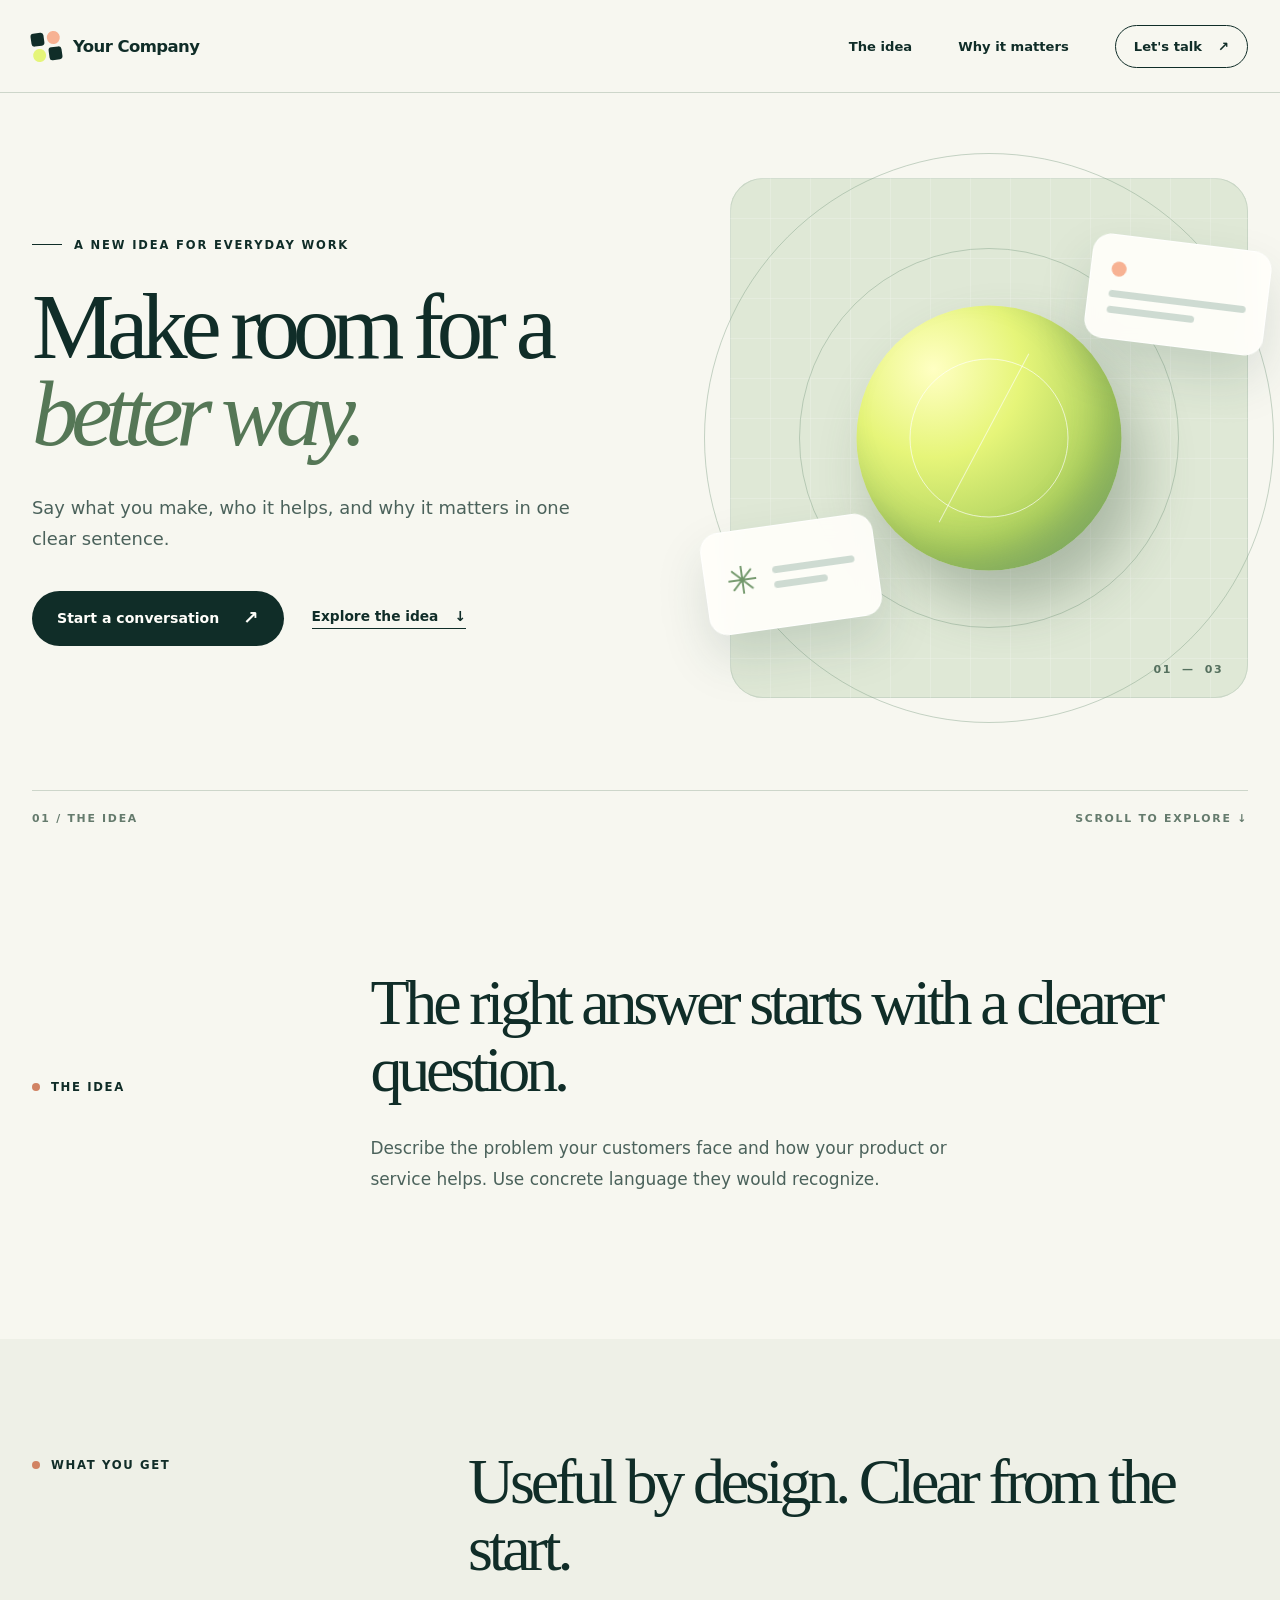
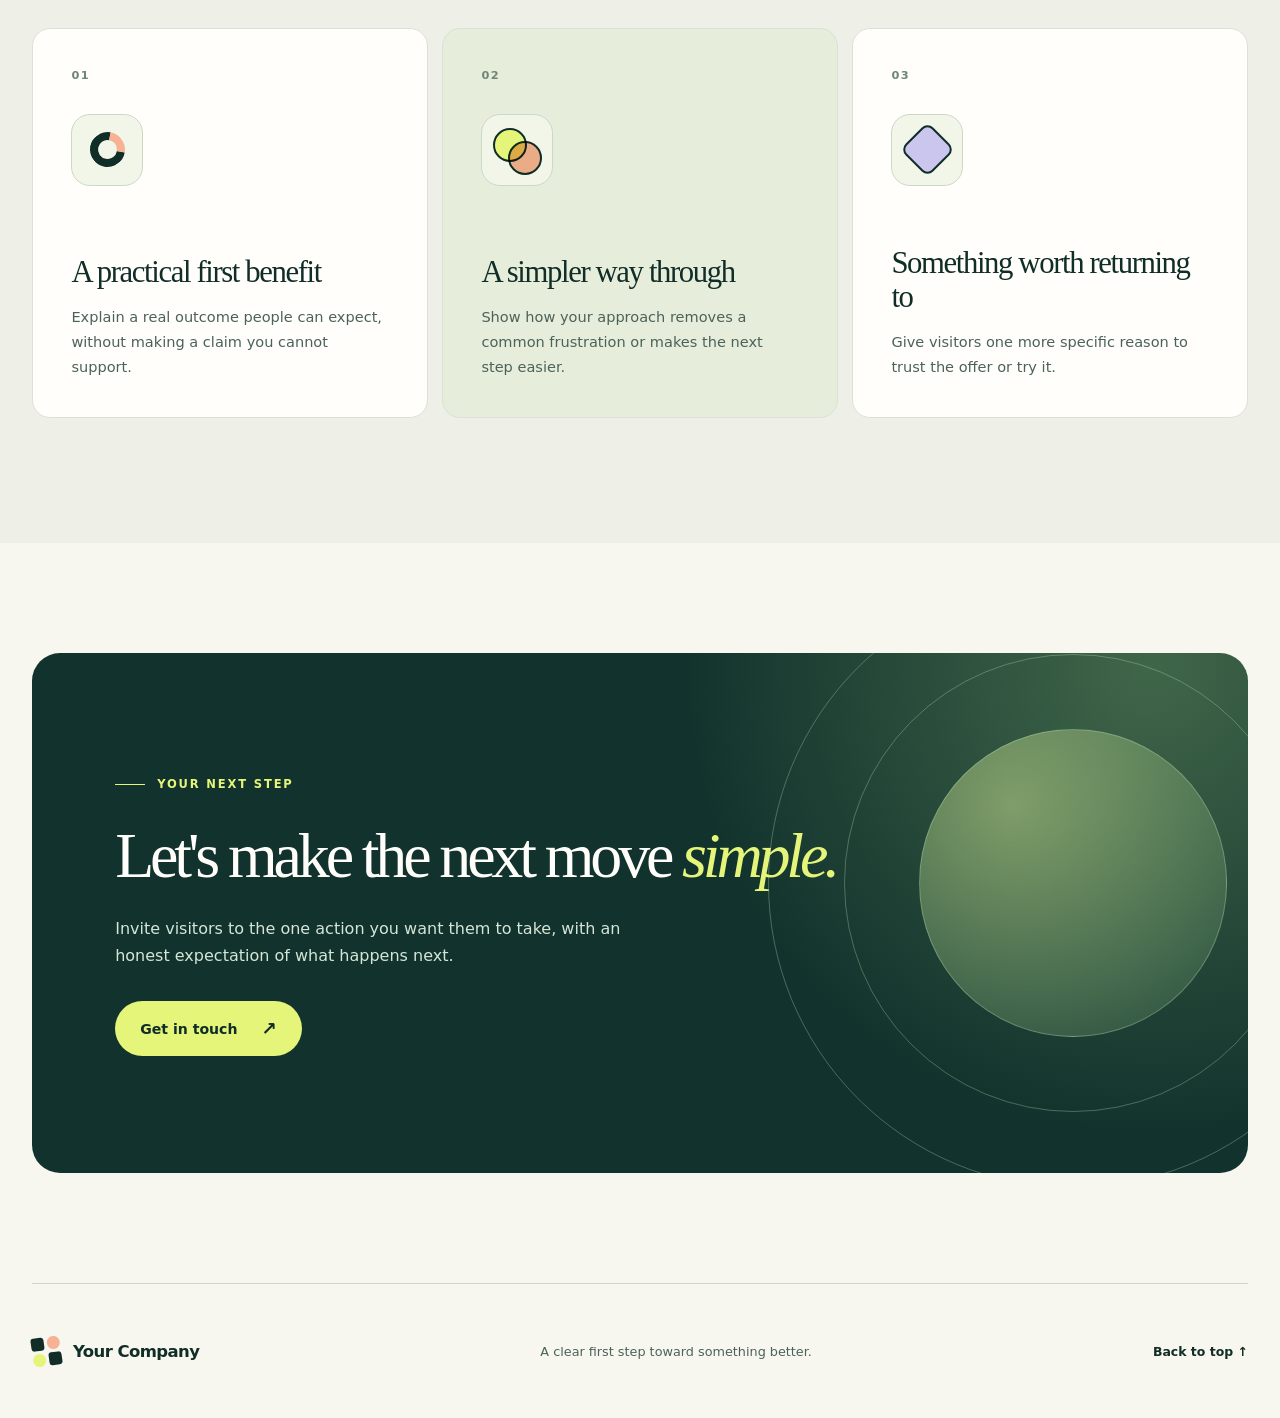
==== starter-site/site/index.html @ d2bc8d24 "Add site creation and evidence-based audit to Webby" ====
<!doctype html>
<html lang="en">
<head>
  <meta charset="utf-8">
  <meta name="viewport" content="width=device-width, initial-scale=1">
  <title data-template="page-title">Your Company — A clear place to begin</title>
  <meta name="description" content="A short, factual description of what your company offers and who it helps." data-template="description">
  <link rel="canonical" href="https://example.com/" data-template="canonical-url">
  <meta property="og:type" content="website">
  <meta property="og:title" content="Your Company — A clear place to begin" data-template="social-title">
  <meta property="og:description" content="A short, factual description of what your company offers and who it helps." data-template="social-description">
  <meta property="og:url" content="https://example.com/" data-template="social-url">
  <meta name="theme-color" content="#f7f7f0">
  <link rel="icon" href="./favicon.svg" type="image/svg+xml">
  <link rel="stylesheet" href="./styles.css">
</head>
<body>
  <a class="skip-link" href="#main">Skip to content</a>

  <header class="site-header">
    <nav class="nav wrap" aria-label="Main navigation">
      <a class="brand" href="./" aria-label="Home">
        <span class="brand-mark" aria-hidden="true"><span></span><span></span><span></span><span></span></span>
        <span data-template="brand-name">Your Company</span>
      </a>
      <div class="nav-links">
        <a href="#what">The idea</a>
        <a href="#benefits">Why it matters</a>
        <a class="nav-action" href="#contact">Let's talk <span aria-hidden="true">↗</span></a>
      </div>
    </nav>
  </header>

  <main id="main">
    <section class="hero wrap" aria-labelledby="hero-title">
      <div class="hero-copy">
        <p class="eyebrow"><span class="eyebrow-line" aria-hidden="true"></span><span data-template="category">A new idea for everyday work</span></p>
        <h1 id="hero-title" data-template="headline">Make room for a <em>better way.</em></h1>
        <p class="hero-lead" data-template="one-sentence-offer">Say what you make, who it helps, and why it matters in one clear sentence.</p>
        <div class="hero-actions">
          <a class="button button-primary" href="#contact" data-template="primary-action">Start a conversation <span aria-hidden="true">↗</span></a>
          <a class="text-link" href="#what">Explore the idea <span aria-hidden="true">↓</span></a>
        </div>
      </div>

      <div class="hero-visual" aria-hidden="true">
        <div class="visual-grid"></div>
        <div class="visual-ring ring-one"></div>
        <div class="visual-ring ring-two"></div>
        <div class="visual-orb"></div>
        <div class="visual-card visual-card-top"><span class="card-dot"></span><span class="card-line"></span><span class="card-line short"></span></div>
        <div class="visual-card visual-card-bottom"><span class="card-spark">✳</span><span class="card-lines"><span></span><span></span></span></div>
        <div class="visual-index">01 <span>—</span> 03</div>
      </div>
    </section>

    <div class="section-rule wrap" aria-hidden="true"><span>01 / THE IDEA</span><span>SCROLL TO EXPLORE ↓</span></div>

    <section class="intro wrap section-space" id="what" aria-labelledby="what-title">
      <div class="section-label"><span class="label-dot" aria-hidden="true"></span> The idea</div>
      <div class="intro-copy">
        <h2 id="what-title" data-template="what-headline">The right answer starts with a clearer question.</h2>
        <p data-template="what-description">Describe the problem your customers face and how your product or service helps. Use concrete language they would recognize.</p>
      </div>
    </section>

    <section class="benefits" id="benefits" aria-labelledby="benefits-title">
      <div class="wrap">
        <div class="benefits-heading">
          <div class="section-label"><span class="label-dot" aria-hidden="true"></span> What you get</div>
          <h2 id="benefits-title" data-template="benefits-headline">Useful by design. Clear from the start.</h2>
        </div>
        <div class="benefit-grid">
          <article class="benefit-card">
            <span class="benefit-number">01</span>
            <div class="benefit-icon benefit-icon-one" aria-hidden="true"><span></span></div>
            <h3 data-template="benefit-one-title">A practical first benefit</h3>
            <p data-template="benefit-one-description">Explain a real outcome people can expect, without making a claim you cannot support.</p>
          </article>
          <article class="benefit-card">
            <span class="benefit-number">02</span>
            <div class="benefit-icon benefit-icon-two" aria-hidden="true"><span></span><span></span></div>
            <h3 data-template="benefit-two-title">A simpler way through</h3>
            <p data-template="benefit-two-description">Show how your approach removes a common frustration or makes the next step easier.</p>
          </article>
          <article class="benefit-card">
            <span class="benefit-number">03</span>
            <div class="benefit-icon benefit-icon-three" aria-hidden="true"><span></span></div>
            <h3 data-template="benefit-three-title">Something worth returning to</h3>
            <p data-template="benefit-three-description">Give visitors one more specific reason to trust the offer or try it.</p>
          </article>
        </div>
      </div>
    </section>

    <section class="contact wrap section-space" id="contact" aria-labelledby="contact-title">
      <div class="contact-panel">
        <div class="contact-orbit" aria-hidden="true"></div>
        <div class="contact-content">
          <p class="eyebrow eyebrow-light"><span class="eyebrow-line" aria-hidden="true"></span> Your next step</p>
          <h2 id="contact-title" data-template="contact-headline">Let's make the next move <em>simple.</em></h2>
          <p data-template="contact-description">Invite visitors to the one action you want them to take, with an honest expectation of what happens next.</p>
          <a class="button button-light" href="mailto:hello@example.com" data-template="contact-destination">Get in touch <span aria-hidden="true">↗</span></a>
        </div>
      </div>
    </section>
  </main>

  <footer class="site-footer wrap">
    <a class="brand" href="./">
      <span class="brand-mark" aria-hidden="true"><span></span><span></span><span></span><span></span></span>
      <span data-template="footer-brand">Your Company</span>
    </a>
    <p data-template="footer-line">A clear first step toward something better.</p>
    <a href="#main">Back to top ↑</a>
  </footer>
</body>
</html>
---- starter-site/site/styles.css ----
:root {
  color-scheme: light;
  --paper: #f7f7f0;
  --paper-deep: #eef0e7;
  --ink: #102d28;
  --muted: #4b625b;
  --line: #cdd6ca;
  --lime: #e5f579;
  --coral: #f7b293;
  --violet: #cbc6ee;
  --white: #fffefa;
  --display: Georgia, "Times New Roman", serif;
  --body: Inter, ui-sans-serif, system-ui, -apple-system, BlinkMacSystemFont, "Segoe UI", sans-serif;
}

* { box-sizing: border-box; }
html { scroll-behavior: smooth; }
body { margin: 0; background: var(--paper); color: var(--ink); font-family: var(--body); -webkit-font-smoothing: antialiased; }
button, a { -webkit-tap-highlight-color: transparent; }
a { color: inherit; }
a:focus-visible { outline: 3px solid #ca6b39; outline-offset: 5px; border-radius: 4px; }
::selection { background: var(--lime); color: var(--ink); }
.wrap { width: min(100% - 64px, 1340px); margin-inline: auto; }
.skip-link { position: absolute; z-index: 100; top: -60px; left: 18px; padding: 12px 18px; background: var(--ink); color: var(--white); }
.skip-link:focus { top: 12px; }

.site-header { border-bottom: 1px solid var(--line); }
.nav { min-height: 92px; display: flex; align-items: center; justify-content: space-between; gap: 24px; }
.brand { display: inline-flex; align-items: center; gap: 12px; color: var(--ink); font-size: 1.03rem; font-weight: 760; letter-spacing: -.035em; text-decoration: none; white-space: nowrap; }
.brand-mark { width: 29px; height: 29px; display: grid; grid-template-columns: repeat(2, 1fr); gap: 3px; transform: rotate(-8deg); }
.brand-mark span { border-radius: 3px; background: var(--ink); }
.brand-mark span:nth-child(2) { background: var(--coral); border-radius: 50%; }
.brand-mark span:nth-child(3) { background: var(--lime); border-radius: 50%; }
.nav-links { display: flex; align-items: center; gap: clamp(24px, 3.6vw, 54px); }
.nav-links > a { font-size: .82rem; font-weight: 670; text-decoration: none; }
.nav-links > a:not(.nav-action):hover, .site-footer > a:last-child:hover { text-decoration: underline; text-underline-offset: 5px; }
.nav-action { display: inline-flex; align-items: center; gap: 16px; padding: 13px 18px; border: 1px solid var(--ink); border-radius: 100px; transition: background .2s, color .2s, transform .2s; }
.nav-action:hover { background: var(--ink); color: var(--white); transform: translateY(-2px); }

.hero { min-height: 695px; display: grid; grid-template-columns: minmax(0, 1.08fr) minmax(350px, .92fr); align-items: center; gap: clamp(50px, 7vw, 112px); padding-block: 85px 92px; }
.hero-copy { position: relative; z-index: 2; }
.eyebrow { display: inline-flex; align-items: center; gap: 12px; margin: 0 0 30px; font-size: .72rem; line-height: 1.4; font-weight: 780; letter-spacing: .16em; text-transform: uppercase; }
.eyebrow-line { width: 30px; height: 1px; background: currentColor; }
.hero h1 { max-width: 820px; margin: 0; font: 400 clamp(4.25rem, 7.25vw, 8.1rem)/.94 var(--display); letter-spacing: -.078em; }
.hero h1 em { font-weight: 400; color: #557756; }
.hero-lead { max-width: 550px; margin: 36px 0 0; color: var(--muted); font-size: clamp(1.04rem, 1.4vw, 1.23rem); line-height: 1.7; }
.hero-actions { display: flex; flex-wrap: wrap; align-items: center; gap: 28px; margin-top: 37px; }
.button { display: inline-flex; align-items: center; justify-content: center; gap: 24px; min-height: 55px; padding: 15px 25px; border-radius: 100px; font-size: .88rem; font-weight: 740; text-decoration: none; transition: transform .2s, box-shadow .2s, background .2s; }
.button:hover { transform: translateY(-3px); box-shadow: 0 12px 26px #102d2822; }
.button span { font-size: 1.15rem; line-height: 1; }
.button-primary { background: var(--ink); color: var(--white); }
.button-primary:hover { background: #244a3e; }
.text-link { display: inline-flex; align-items: center; gap: 16px; font-size: .86rem; font-weight: 720; text-decoration: none; border-bottom: 1px solid currentColor; padding-bottom: 4px; }
.text-link:hover { color: #577759; }

.hero-visual { position: relative; min-height: 520px; overflow: visible; isolation: isolate; border-radius: 33px; background: #dfe8d6; box-shadow: inset 0 0 0 1px #c9d6c6; }
.visual-grid { position: absolute; inset: 0; overflow: hidden; border-radius: inherit; background: linear-gradient(90deg, #ffffff46 1px, transparent 1px), linear-gradient(#ffffff46 1px, transparent 1px); background-size: 40px 40px; opacity: .65; }
.visual-ring { position: absolute; left: 50%; top: 50%; border: 1px solid #819f8770; border-radius: 50%; transform: translate(-50%, -50%); }
.ring-one { width: 380px; height: 380px; }
.ring-two { width: 570px; height: 570px; }
.visual-orb { position: absolute; z-index: 2; top: 50%; left: 50%; width: min(56%, 265px); aspect-ratio: 1; border-radius: 50%; transform: translate(-50%, -50%); background: radial-gradient(circle at 29% 24%, #ffffc3 0, #e6f579 32%, #afd260 66%, #77a976 100%); box-shadow: inset -20px -22px 32px #496e3e40, 18px 33px 55px #42594155; animation: float 7s ease-in-out infinite; }
.visual-orb::before { content: ""; position: absolute; inset: 20%; border: 1px solid #ffffffa6; border-radius: 50%; }
.visual-orb::after { content: ""; position: absolute; left: 48%; top: 14%; height: 72%; width: 1px; background: #ffffffa0; transform: rotate(28deg); }
.visual-card { position: absolute; z-index: 4; display: flex; border: 1px solid #ffffffc2; border-radius: 19px; background: #fffefaeb; box-shadow: 0 24px 50px #25473c25; backdrop-filter: blur(12px); }
.visual-card-top { width: 180px; height: 105px; right: -20px; top: 64px; flex-direction: column; gap: 9px; justify-content: center; padding: 20px; transform: rotate(7deg); }
.card-dot { width: 15px; height: 15px; border-radius: 50%; background: var(--coral); margin-bottom: 5px; }
.card-line { width: 100%; height: 7px; border-radius: 10px; background: #cedbd2; }
.card-line.short { width: 64%; }
.visual-card-bottom { width: 174px; height: 103px; left: -26px; bottom: 72px; align-items: center; gap: 15px; padding: 21px; transform: rotate(-8deg); }
.card-spark { color: #71976a; font-size: 2.4rem; line-height: 1; }
.card-lines { flex: 1; display: grid; gap: 8px; }
.card-lines span { height: 7px; border-radius: 10px; background: #cedbd2; }
.card-lines span:last-child { width: 65%; }
.visual-index { position: absolute; right: 25px; bottom: 22px; color: #55705e; font-size: .69rem; font-weight: 780; letter-spacing: .13em; }
.visual-index span { padding-inline: 5px; }

.section-rule { display: flex; justify-content: space-between; gap: 20px; border-top: 1px solid var(--line); padding-top: 21px; color: #657b6d; font-size: .68rem; font-weight: 760; letter-spacing: .16em; }
.section-space { padding-block: 145px; }
.intro { display: grid; grid-template-columns: minmax(160px, .34fr) 1fr; gap: 40px; }
.section-label { display: flex; align-items: center; gap: 11px; padding-top: 9px; font-size: .73rem; font-weight: 780; letter-spacing: .14em; text-transform: uppercase; }
.label-dot { display: inline-block; width: 8px; height: 8px; border-radius: 50%; background: #d18363; }
.intro h2, .benefits h2, .contact h2 { font: 400 clamp(2.8rem, 5vw, 5.4rem)/1.04 var(--display); letter-spacing: -.065em; }
.intro h2 { max-width: 850px; margin: 0; }
.intro p { max-width: 600px; margin: 30px 0 0; color: var(--muted); font-size: 1.06rem; line-height: 1.8; }

.benefits { background: var(--paper-deep); padding-block: 110px 125px; }
.benefits-heading { display: flex; align-items: end; justify-content: space-between; gap: 40px; margin-bottom: 46px; }
.benefits-heading .section-label { align-self: start; min-width: 165px; }
.benefits h2 { max-width: 780px; margin: 0; }
.benefit-grid { display: grid; grid-template-columns: repeat(3, 1fr); gap: 14px; }
.benefit-card { min-height: 390px; display: flex; flex-direction: column; align-items: start; padding: clamp(26px, 3vw, 45px); background: var(--white); border: 1px solid #dbe1d8; border-radius: 18px; }
.benefit-card:nth-child(2) { background: #e7eddb; }
.benefit-number { color: #6e8575; font-size: .71rem; font-weight: 760; letter-spacing: .12em; }
.benefit-icon { width: 72px; height: 72px; display: grid; place-items: center; margin: 32px 0 22px; border: 1px solid #cbd9c8; border-radius: 19px; background: #f2f6e9; }
.benefit-icon-one span { width: 35px; height: 35px; border: 8px solid var(--ink); border-radius: 50%; border-right-color: var(--coral); transform: rotate(-35deg); }
.benefit-icon-two { position: relative; }
.benefit-icon-two span { position: absolute; width: 34px; height: 34px; border-radius: 50%; background: var(--lime); border: 2px solid var(--ink); transform: translate(-7px, -5px); }
.benefit-icon-two span:last-child { background: var(--coral); transform: translate(8px, 8px); mix-blend-mode: multiply; }
.benefit-icon-three span { width: 39px; height: 39px; background: var(--violet); border: 2px solid var(--ink); border-radius: 8px; transform: rotate(45deg); }
.benefit-card h3 { margin: auto 0 14px; font: 400 clamp(1.7rem, 2.4vw, 2.4rem)/1.1 var(--display); letter-spacing: -.045em; }
.benefit-card p { max-width: 330px; margin: 0; color: var(--muted); font-size: .91rem; line-height: 1.72; }

.contact { padding-block: 110px; }
.contact-panel { position: relative; overflow: hidden; display: flex; align-items: center; min-height: 520px; padding: clamp(42px, 6.5vw, 90px); border-radius: 28px; background: radial-gradient(circle at 92% 3%, #406649 0, transparent 38%), #12332d; color: var(--white); }
.contact-content { position: relative; z-index: 2; max-width: 800px; }
.eyebrow-light { color: var(--lime); }
.contact h2 { max-width: 850px; margin: 0; }
.contact h2 em { color: var(--lime); font-weight: 400; }
.contact p:not(.eyebrow) { max-width: 540px; margin: 26px 0 32px; color: #d5e5d7; line-height: 1.7; }
.button-light { background: var(--lime); color: var(--ink); }
.button-light:hover { background: #f0ffa0; }
.contact-orbit { position: absolute; width: 610px; aspect-ratio: 1; right: -130px; top: -75px; border: 1px solid #c5ebc44d; border-radius: 50%; }
.contact-orbit::before, .contact-orbit::after { content: ""; position: absolute; border: 1px solid #c5ebc44d; border-radius: 50%; }
.contact-orbit::before { inset: 75px; }
.contact-orbit::after { inset: 150px; background: radial-gradient(circle at 30% 25%, #c3dc8d8c, #3d765d45); }

.site-footer { min-height: 135px; display: flex; align-items: center; justify-content: space-between; gap: 24px; border-top: 1px solid var(--line); }
.site-footer p { color: var(--muted); font-size: .8rem; }
.site-footer > a:last-child { font-size: .78rem; font-weight: 760; text-decoration: none; }

@keyframes float { 0%, 100% { transform: translate(-50%, -50%); } 50% { transform: translate(-50%, calc(-50% - 11px)); } }
@media (max-width: 1050px) {
  .hero { grid-template-columns: 1fr .85fr; gap: 48px; }
  .hero h1 { font-size: clamp(4.3rem, 8vw, 6.5rem); }
  .hero-visual { min-height: 440px; }
  .visual-card-top { right: -10px; }
  .visual-card-bottom { left: -12px; }
}
@media (max-width: 760px) {
  .wrap { width: min(100% - 40px, 600px); }
  .nav { min-height: 78px; }
  .nav-links { gap: 0; }
  .nav-links > a:not(.nav-action) { display: none; }
  .nav-action { padding: 11px 15px; }
  .hero { min-height: 0; grid-template-columns: 1fr; gap: 56px; padding-block: 75px 88px; }
  .hero h1 { max-width: 680px; font-size: clamp(4.5rem, 14vw, 7.1rem); }
  .hero-lead { margin-top: 27px; }
  .hero-visual { min-height: 430px; margin-inline: 12px; }
  .section-space { padding-block: 105px; }
  .intro { grid-template-columns: 1fr; gap: 22px; }
  .benefits { padding-block: 95px; }
  .benefits-heading { display: block; }
  .benefits-heading h2 { margin-top: 22px; }
  .benefit-grid { grid-template-columns: 1fr; }
  .benefit-card { min-height: 310px; }
  .contact { padding-block: 88px; }
  .contact-panel { min-height: 520px; }
  .site-footer { padding-block: 32px; align-items: start; flex-wrap: wrap; }
  .site-footer p { order: 3; width: 100%; margin: 0; }
}
@media (max-width: 450px) {
  .wrap { width: min(100% - 32px, 420px); }
  .brand { font-size: .93rem; }
  .brand-mark { width: 25px; height: 25px; }
  .nav-action { gap: 6px; font-size: .75rem !important; }
  .hero { padding-top: 63px; }
  .hero h1 { font-size: clamp(3.8rem, 14vw, 5.2rem); }
  .hero-actions { gap: 24px; }
  .hero-visual { min-height: 355px; margin-inline: 4px; }
  .visual-ring.ring-one { width: 300px; height: 300px; }
  .visual-ring.ring-two { width: 450px; height: 450px; }
  .visual-card-top { width: 136px; height: 90px; right: -7px; top: 28px; padding: 18px; }
  .visual-card-bottom { width: 139px; height: 84px; left: -5px; bottom: 44px; padding: 15px; }
  .section-rule { font-size: .55rem; }
  .intro h2, .benefits h2, .contact h2 { font-size: clamp(2.55rem, 11vw, 3.7rem); }
  .contact-panel { padding: 35px 28px; min-height: 500px; }
}
@media (prefers-reduced-motion: reduce) {
  html { scroll-behavior: auto; }
  .visual-orb { animation: none; }
  .button, .nav-action { transition: none; }
}
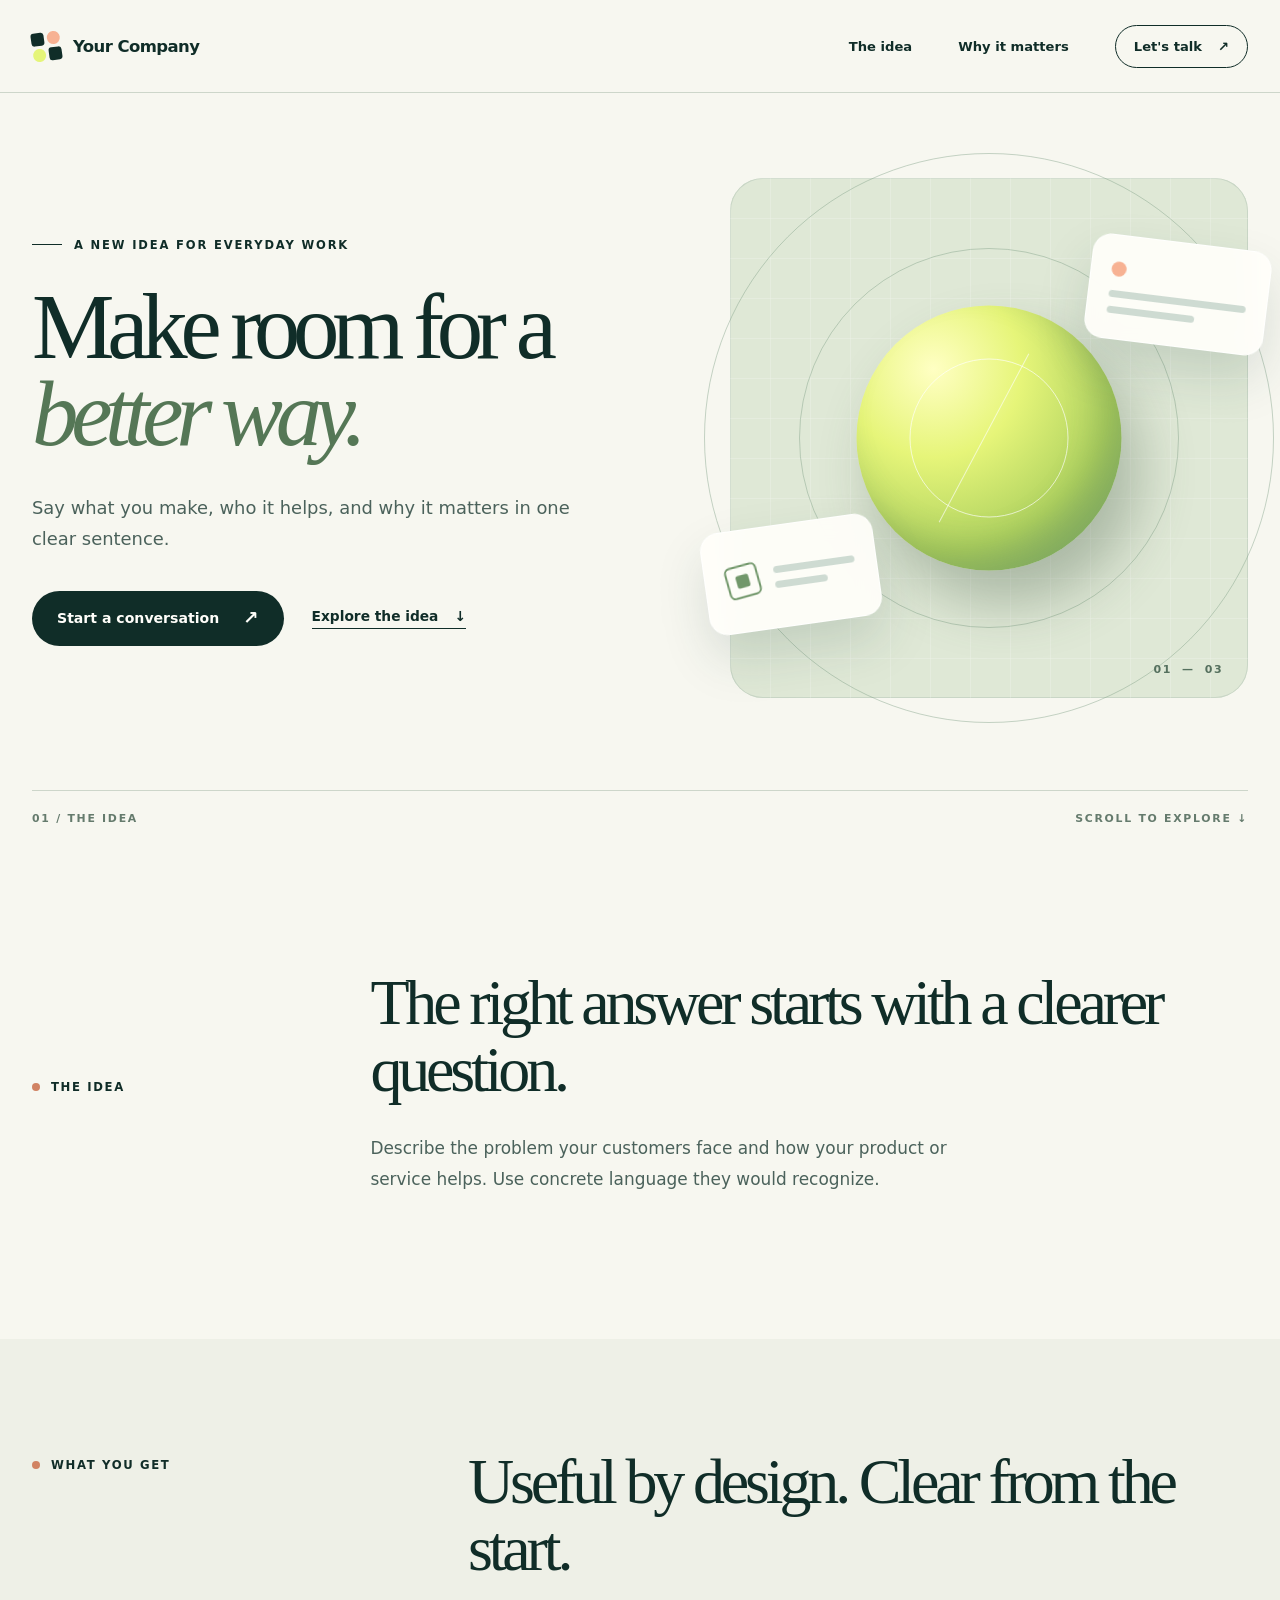
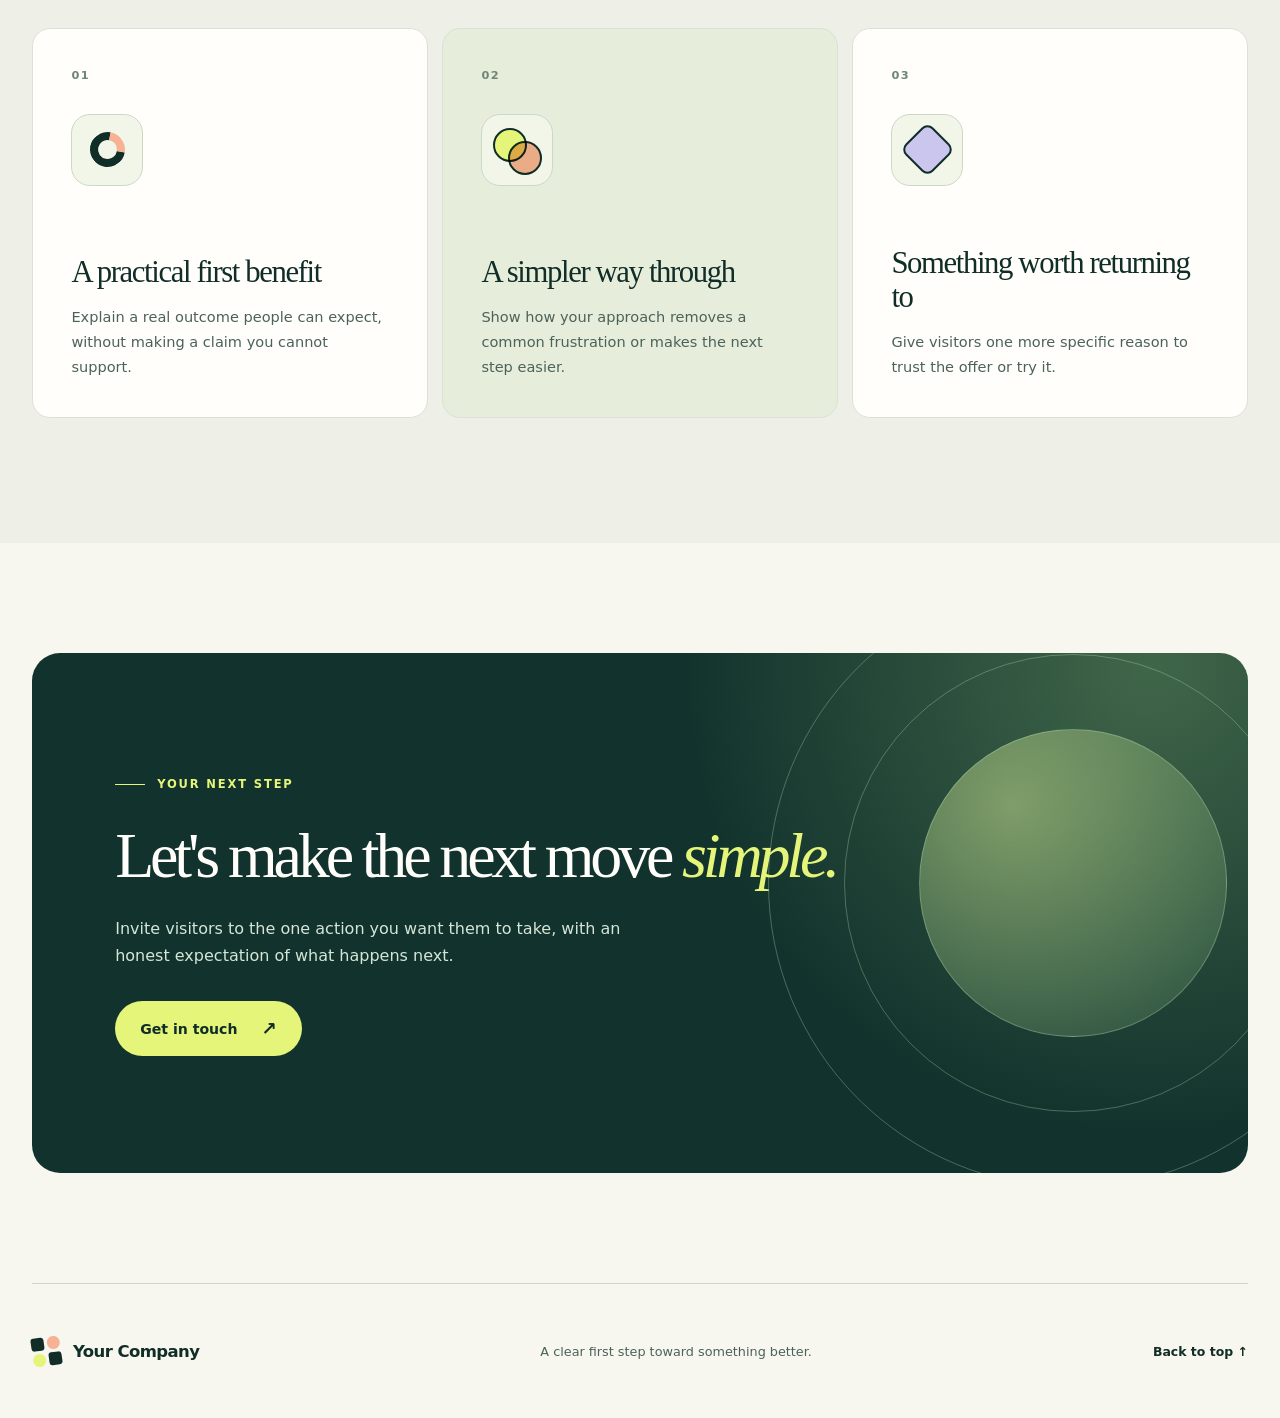
==== commit c8a836d1: "Replace starburst with Webby square mark" ====
--- a/starter-site/site/index.html
+++ b/starter-site/site/index.html
@@ -49,7 +49,7 @@
         <div class="visual-ring ring-two"></div>
         <div class="visual-orb"></div>
         <div class="visual-card visual-card-top"><span class="card-dot"></span><span class="card-line"></span><span class="card-line short"></span></div>
-        <div class="visual-card visual-card-bottom"><span class="card-spark">✳</span><span class="card-lines"><span></span><span></span></span></div>
+        <div class="visual-card visual-card-bottom"><span class="card-mark"></span><span class="card-lines"><span></span><span></span></span></div>
         <div class="visual-index">01 <span>—</span> 03</div>
       </div>
     </section>
--- a/starter-site/site/styles.css
+++ b/starter-site/site/styles.css
@@ -67,7 +67,8 @@
 .card-line { width: 100%; height: 7px; border-radius: 10px; background: #cedbd2; }
 .card-line.short { width: 64%; }
 .visual-card-bottom { width: 174px; height: 103px; left: -26px; bottom: 72px; align-items: center; gap: 15px; padding: 21px; transform: rotate(-8deg); }
-.card-spark { color: #71976a; font-size: 2.4rem; line-height: 1; }
+.card-mark { position: relative; flex: 0 0 33px; width: 33px; height: 33px; border: 2px solid #71976a; border-radius: 6px; transform: rotate(-8deg); }
+.card-mark::after { content: ""; position: absolute; inset: 8px; border-radius: 2px; background: #71976a; }
 .card-lines { flex: 1; display: grid; gap: 8px; }
 .card-lines span { height: 7px; border-radius: 10px; background: #cedbd2; }
 .card-lines span:last-child { width: 65%; }
